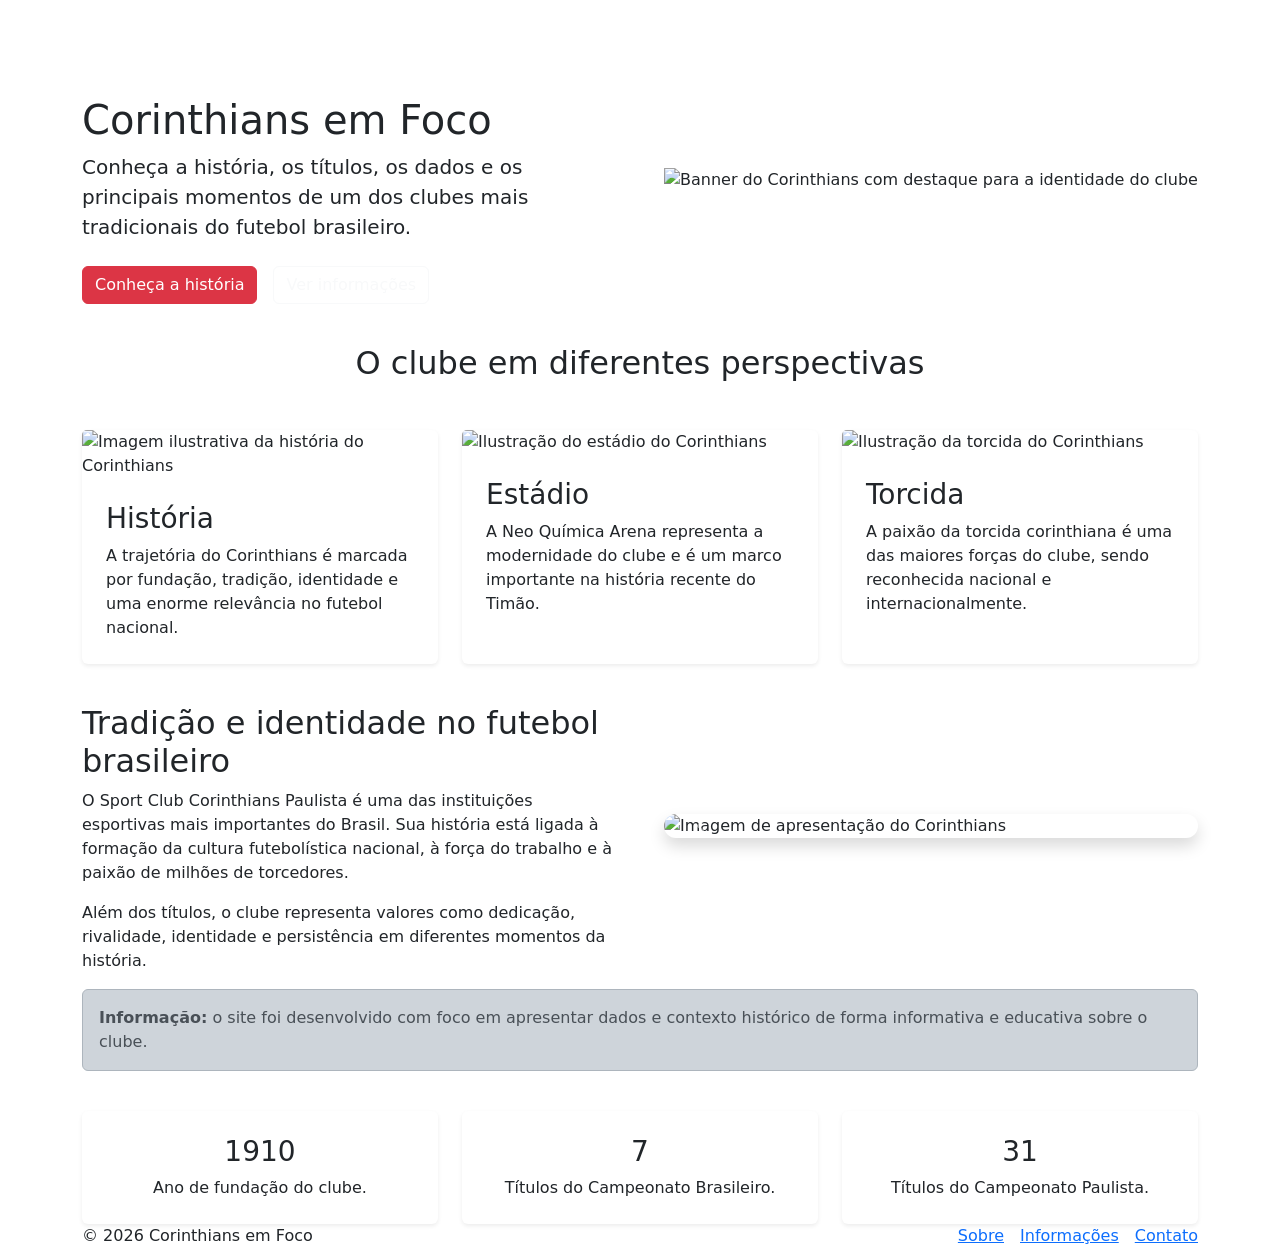
==== index.html @ 7922f155 "mudancas radicais" ====
<!DOCTYPE html>
<html lang="pt-BR">
<head>
  <meta charset="UTF-8">
  <meta name="viewport" content="width=device-width, initial-scale=1.0">
  <meta name="description" content="Site informativo sobre o Sport Club Corinthians Paulista, com história, títulos e dados do clube.">
  <title>Corinthians em Foco</title>
  <link rel="preconnect" href="https://fonts.googleapis.com">
  <link rel="preconnect" href="https://fonts.gstatic.com" crossorigin>
  <link href="https://fonts.googleapis.com/css2?family=Roboto:wght@400;500;700;900&display=swap" rel="stylesheet">
  <link href="https://cdn.jsdelivr.net/npm/bootstrap@5.3.3/dist/css/bootstrap.min.css" rel="stylesheet">
  <link rel="stylesheet" href="css/style.css">
</head>
<body>
  <header>
    <nav class="navbar navbar-expand-lg navbar-dark">
      <div class="container">
        <a class="navbar-brand" href="index.html">
          <span class="brand-mark">C</span> CORINTHIANS EM FOCO
        </a>
        <button class="navbar-toggler" type="button" data-bs-toggle="collapse" data-bs-target="#navbarCorinthians">
          <span class="navbar-toggler-icon"></span>
        </button>
        <div class="collapse navbar-collapse" id="navbarCorinthians">
          <ul class="navbar-nav ms-auto mb-2 mb-lg-0 gap-lg-3">
            <li class="nav-item"><a class="nav-link active" href="index.html">Início</a></li>
            <li class="nav-item"><a class="nav-link" href="sobre.html">Sobre o Corinthians</a></li>
            <li class="nav-item"><a class="nav-link" href="informacoes.html">Informações</a></li>
            <li class="nav-item"><a class="nav-link" href="titulos.html">Títulos</a></li>
            <li class="nav-item"><a class="nav-link" href="contato.html">Contato</a></li>
          </ul>
        </div>
      </div>
    </nav>
  </header>

  <main>
    <section class="hero-section">
      <div class="container">
        <div class="row align-items-center g-5">
          <div class="col-lg-6">
            <span class="badge badge-custom">Clube brasileiro</span>
            <h1 class="mt-3">Corinthians em Foco</h1>
            <p class="lead">Conheça a história, os títulos, os dados e os principais momentos de um dos clubes mais tradicionais do futebol brasileiro.</p>
            <div class="d-flex flex-wrap gap-3 mt-4">
              <a href="sobre.html" class="btn btn-danger btn-custom">Conheça a história</a>
              <a href="informacoes.html" class="btn btn-outline-light btn-custom">Ver informações</a>
            </div>
          </div>
          <div class="col-lg-6">
            <img src="imagens/banner-corinthians.png" class="img-fluid hero-image" alt="Banner do Corinthians com destaque para a identidade do clube">
          </div>
        </div>
      </div>
    </section>

    <section class="section">
      <div class="container">
        <div class="text-center mb-5">
          <span class="badge badge-custom-dark">Destaques</span>
          <h2 class="section-title mt-3">O clube em diferentes perspectivas</h2>
        </div>

        <div class="row g-4">
          <div class="col-md-4">
            <article class="card h-100 shadow-sm border-0">
              <img src="imagens/historia-corinthians.jpg" class="card-img-top" alt="Imagem ilustrativa da história do Corinthians">
              <div class="card-body p-4">
                <h3 class="card-title">História</h3>
                <p class="card-text">A trajetória do Corinthians é marcada por fundação, tradição, identidade e uma enorme relevância no futebol nacional.</p>
              </div>
            </article>
          </div>
          <div class="col-md-4">
            <article class="card h-100 shadow-sm border-0">
              <img src="imagens/estadio-corinthians.jpg" class="card-img-top" alt="Ilustração do estádio do Corinthians">
              <div class="card-body p-4">
                <h3 class="card-title">Estádio</h3>
                <p class="card-text">A Neo Química Arena representa a modernidade do clube e é um marco importante na história recente do Timão.</p>
              </div>
            </article>
          </div>
          <div class="col-md-4">
            <article class="card h-100 shadow-sm border-0">
              <img src="imagens/torcida-corinthians.jpg" class="card-img-top" alt="Ilustração da torcida do Corinthians">
              <div class="card-body p-4">
                <h3 class="card-title">Torcida</h3>
                <p class="card-text">A paixão da torcida corinthiana é uma das maiores forças do clube, sendo reconhecida nacional e internacionalmente.</p>
              </div>
            </article>
          </div>
        </div>
      </div>
    </section>

    <section class="section section-light">
      <div class="container">
        <div class="row g-5 align-items-center">
          <div class="col-lg-6">
            <span class="badge badge-custom-dark">A importância do clube</span>
            <h2 class="section-title mt-3">Tradição e identidade no futebol brasileiro</h2>
            <p>O Sport Club Corinthians Paulista é uma das instituições esportivas mais importantes do Brasil. Sua história está ligada à formação da cultura futebolística nacional, à força do trabalho e à paixão de milhões de torcedores.</p>
            <p>Além dos títulos, o clube representa valores como dedicação, rivalidade, identidade e persistência em diferentes momentos da história.</p>
          </div>
          <div class="col-lg-6">
            <div id="carouselCorinthians" class="carousel slide carousel-fade rounded-4 overflow-hidden shadow" data-bs-ride="carousel">
              <div class="carousel-inner">
                <div class="carousel-item active">
                  <!-- Coloque sua imagem na pasta: imagens/carrossel-1.jpg -->
                  <img src="imagens/socrates.webp" class="d-block w-100" alt="Imagem de apresentação do Corinthians">
                </div>
                <div class="carousel-item">
                  <!-- Coloque sua imagem na pasta: imagens/carrossel-2.jpg -->
                  <img src="imagens/cassioooo.jpg" class="d-block w-100" alt="Estádio Neo Química Arena">
                </div>
                <div class="carousel-item">
                  <!-- Coloque sua imagem na pasta: imagens/carrossel-3.jpg -->
                  <img src="imagens/capetinha.jpg" class="d-block w-100" alt="Torcida do Corinthians em celebração">
                </div>
              </div>
              <button class="carousel-control-prev" type="button" data-bs-target="#carouselCorinthians" data-bs-slide="prev">
                <span class="carousel-control-prev-icon" aria-hidden="true"></span>
                <span class="visually-hidden">Anterior</span>
              </button>
              <button class="carousel-control-next" type="button" data-bs-target="#carouselCorinthians" data-bs-slide="next">
                <span class="carousel-control-next-icon" aria-hidden="true"></span>
                <span class="visually-hidden">Próximo</span>
              </button>
            </div>
          </div>
        </div>
      </div>
    </section>

    <section class="section">
      <div class="container">
        <div class="alert alert-dark" role="alert">
          <strong>Informação:</strong> o site foi desenvolvido com foco em apresentar dados e contexto histórico de forma informativa e educativa sobre o clube.
        </div>

        <div class="row g-4 align-items-stretch mt-3">
          <div class="col-md-4">
            <div class="card h-100 shadow-sm border-0">
              <div class="card-body p-4 text-center">
                <h3 class="card-title">1910</h3>
                <p class="card-text">Ano de fundação do clube.</p>
              </div>
            </div>
          </div>
          <div class="col-md-4">
            <div class="card h-100 shadow-sm border-0">
              <div class="card-body p-4 text-center">
                <h3 class="card-title">7</h3>
                <p class="card-text">Títulos do Campeonato Brasileiro.</p>
              </div>
            </div>
          </div>
          <div class="col-md-4">
            <div class="card h-100 shadow-sm border-0">
              <div class="card-body p-4 text-center">
                <h3 class="card-title">31</h3>
                <p class="card-text">Títulos do Campeonato Paulista.</p>
              </div>
            </div>
          </div>
        </div>
      </div>
    </section>
  </main>

  <footer class="footer">
    <div class="container d-flex flex-column flex-md-row justify-content-between align-items-center gap-3">
      <p class="mb-0">© 2026 Corinthians em Foco</p>
      <div class="d-flex gap-3">
        <a href="sobre.html">Sobre</a>
        <a href="informacoes.html">Informações</a>
        <a href="contato.html">Contato</a>
      </div>
    </div>
  </footer>

  <script src="https://cdn.jsdelivr.net/npm/bootstrap@5.3.3/dist/js/bootstrap.bundle.min.js"></script>
</body>
</html>
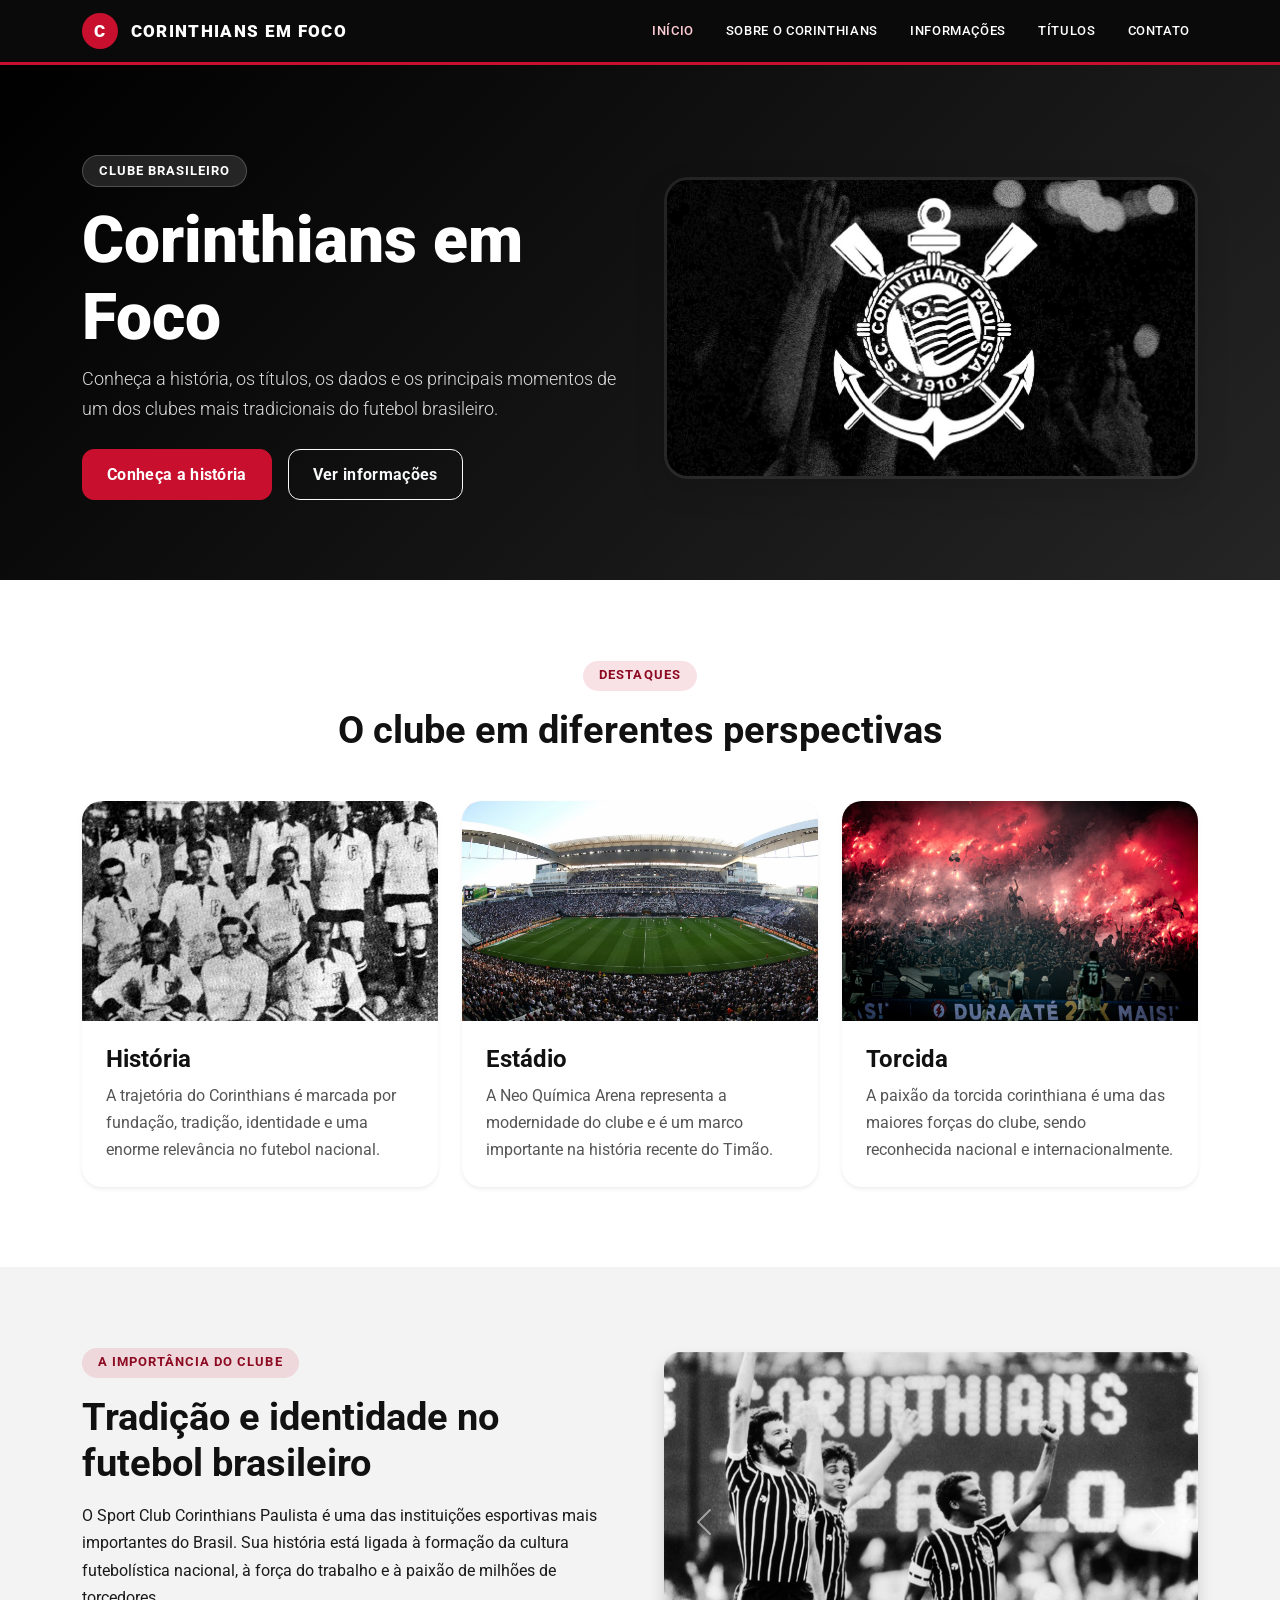
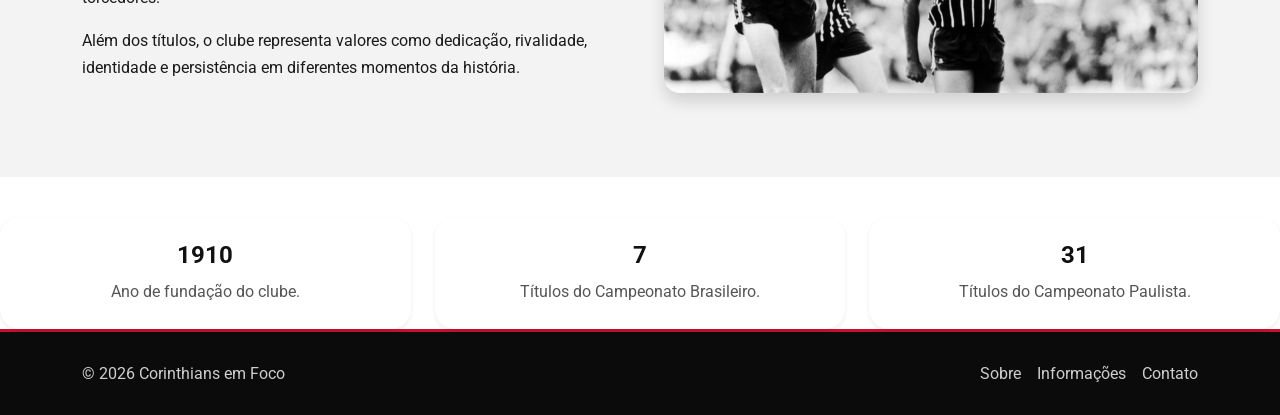
==== commit acde84a3: "videos" ====
--- a/index.html
+++ b/index.html
@@ -131,14 +131,7 @@
         </div>
       </div>
     </section>
-
-    <section class="section">
-      <div class="container">
-        <div class="alert alert-dark" role="alert">
-          <strong>Informação:</strong> o site foi desenvolvido com foco em apresentar dados e contexto histórico de forma informativa e educativa sobre o clube.
-        </div>
-
-        <div class="row g-4 align-items-stretch mt-3">
+    <div class="row g-4 align-items-stretch mt-3">
           <div class="col-md-4">
             <div class="card h-100 shadow-sm border-0">
               <div class="card-body p-4 text-center">
--- a/css/style.css
+++ b/css/style.css
@@ -0,0 +1,287 @@
+:root {
+  --preto: #000000;
+  --preto-suave: #111111;
+  --branco: #ffffff;
+  --cinza: #f3f3f3;
+  --cinza-escuro: #252525;
+  --vermelho: #c8102e;
+  --vermelho-escuro: #8d0b22;
+  --texto: #1a1a1a;
+  --texto-muted: #555555;
+  --sombra: 0 12px 32px rgba(0, 0, 0, 0.12);
+}
+
+* {
+  box-sizing: border-box;
+}
+
+html {
+  scroll-behavior: smooth;
+}
+
+body {
+  font-family: 'Roboto', sans-serif;
+  background: var(--branco);
+  color: var(--texto);
+  line-height: 1.7;
+}
+
+img {
+  max-width: 100%;
+  display: block;
+}
+
+a {
+  text-decoration: none;
+}
+
+h1, h2, h3, h4, h5, h6 {
+  font-weight: 700;
+  line-height: 1.2;
+}
+
+p {
+  margin-bottom: 1rem;
+}
+
+.navbar {
+  background: rgba(0, 0, 0, 0.96) !important;
+  border-bottom: 3px solid var(--vermelho);
+}
+
+.navbar-brand {
+  color: var(--branco) !important;
+  font-weight: 900;
+  letter-spacing: 0.08em;
+  font-size: 1.05rem;
+}
+
+.brand-mark {
+  display: inline-flex;
+  align-items: center;
+  justify-content: center;
+  width: 36px;
+  height: 36px;
+  border-radius: 50%;
+  background: var(--vermelho);
+  color: var(--branco);
+  margin-right: 0.45rem;
+  font-weight: 900;
+}
+
+.nav-link {
+  color: var(--branco) !important;
+  font-weight: 500;
+  text-transform: uppercase;
+  font-size: 0.8rem;
+  letter-spacing: 0.05em;
+}
+
+.nav-link:hover,
+.nav-link.active {
+  color: #ffced7 !important;
+}
+
+.hero-section {
+  background: linear-gradient(135deg, var(--preto), var(--cinza-escuro));
+  color: var(--branco);
+  padding: 90px 0 80px;
+}
+
+.hero-section h1 {
+  font-size: clamp(2.4rem, 5vw, 4.2rem);
+  font-weight: 900;
+}
+
+.hero-section .lead {
+  font-size: 1.1rem;
+  color: rgba(255, 255, 255, 0.85);
+}
+
+.hero-image {
+  border-radius: 24px;
+  box-shadow: var(--sombra);
+  border: 3px solid rgba(255, 255, 255, 0.08);
+}
+
+.section {
+  padding: 80px 0;
+}
+
+.section-light {
+  background: var(--cinza);
+}
+
+.section-title {
+  font-size: clamp(2rem, 3vw, 2.8rem);
+  color: var(--preto-suave);
+  margin-bottom: 1rem;
+}
+
+.card {
+  border-radius: 20px;
+  overflow: hidden;
+  transition: transform 0.2s ease, box-shadow 0.2s ease;
+}
+
+.card:hover {
+  transform: translateY(-5px);
+  box-shadow: var(--sombra) !important;
+}
+
+.card-img-top {
+  height: 220px;
+  object-fit: cover;
+}
+
+.card-title {
+  font-size: 1.5rem;
+  color: var(--preto-suave);
+}
+
+.card-text {
+  color: var(--texto-muted);
+}
+
+.badge-custom,
+.badge-custom-dark {
+  display: inline-block;
+  padding: 0.55rem 1rem;
+  border-radius: 999px;
+  font-size: 0.8rem;
+  letter-spacing: 0.08em;
+  text-transform: uppercase;
+  font-weight: 700;
+}
+
+.badge-custom {
+  background: rgba(255, 255, 255, 0.12);
+  color: var(--branco);
+  border: 1px solid rgba(255, 255, 255, 0.2);
+}
+
+.badge-custom-dark {
+  background: rgba(200, 16, 46, 0.12);
+  color: var(--vermelho-escuro);
+}
+
+.btn-custom {
+  border-radius: 12px;
+  padding: 0.8rem 1.5rem;
+  font-weight: 700;
+  letter-spacing: 0.02em;
+  transition: all 0.2s ease;
+}
+
+.btn-danger {
+  background: var(--vermelho);
+  border-color: var(--vermelho);
+}
+
+.btn-danger:hover {
+  background: var(--vermelho-escuro);
+  border-color: var(--vermelho-escuro);
+}
+
+.btn-outline-light:hover {
+  background: var(--branco);
+  color: var(--preto);
+}
+
+.btn-outline-dark {
+  border-width: 2px;
+}
+
+.page-banner {
+  background: linear-gradient(135deg, var(--preto), #1f1f1f);
+  color: var(--branco);
+  padding: 90px 0 70px;
+  border-bottom: 3px solid var(--vermelho);
+}
+
+.page-banner--compact {
+  padding-top: 80px;
+  padding-bottom: 60px;
+}
+
+.page-banner h1 {
+  font-size: clamp(2.1rem, 4vw, 3.5rem);
+  font-weight: 900;
+}
+
+.page-banner p {
+  color: rgba(255,255,255,0.78);
+}
+
+.alert {
+  border-radius: 16px;
+  border: 1px solid rgba(0,0,0,0.08);
+  font-weight: 500;
+}
+
+.alert-dark {
+  background: #111111;
+  color: var(--branco);
+}
+
+.form-control,
+.form-select {
+  border-radius: 12px;
+  border: 1px solid #d8d8d8;
+  padding: 0.8rem 1rem;
+}
+
+.form-control:focus,
+.form-select:focus {
+  border-color: var(--vermelho);
+  box-shadow: 0 0 0 0.2rem rgba(200, 16, 46, 0.15);
+}
+
+.table {
+  border-radius: 18px;
+  overflow: hidden;
+}
+
+.table-dark {
+  background: var(--preto);
+}
+
+.footer {
+  background: #0b0b0b;
+  color: rgba(255,255,255,0.8);
+  padding: 28px 0;
+  border-top: 3px solid var(--vermelho);
+}
+
+.footer a {
+  color: rgba(255,255,255,0.8);
+}
+
+.footer a:hover {
+  color: var(--branco);
+}
+
+.card-icon {
+  font-size: 2rem;
+  margin-bottom: 0.8rem;
+}
+
+@media (max-width: 991px) {
+  .navbar-brand {
+    font-size: 0.9rem;
+  }
+
+  .hero-section {
+    padding-top: 60px;
+  }
+}
+
+@media (max-width: 576px) {
+  .btn-custom {
+    width: 100%;
+  }
+
+  .navbar-nav {
+    padding-top: 1rem;
+  }
+}
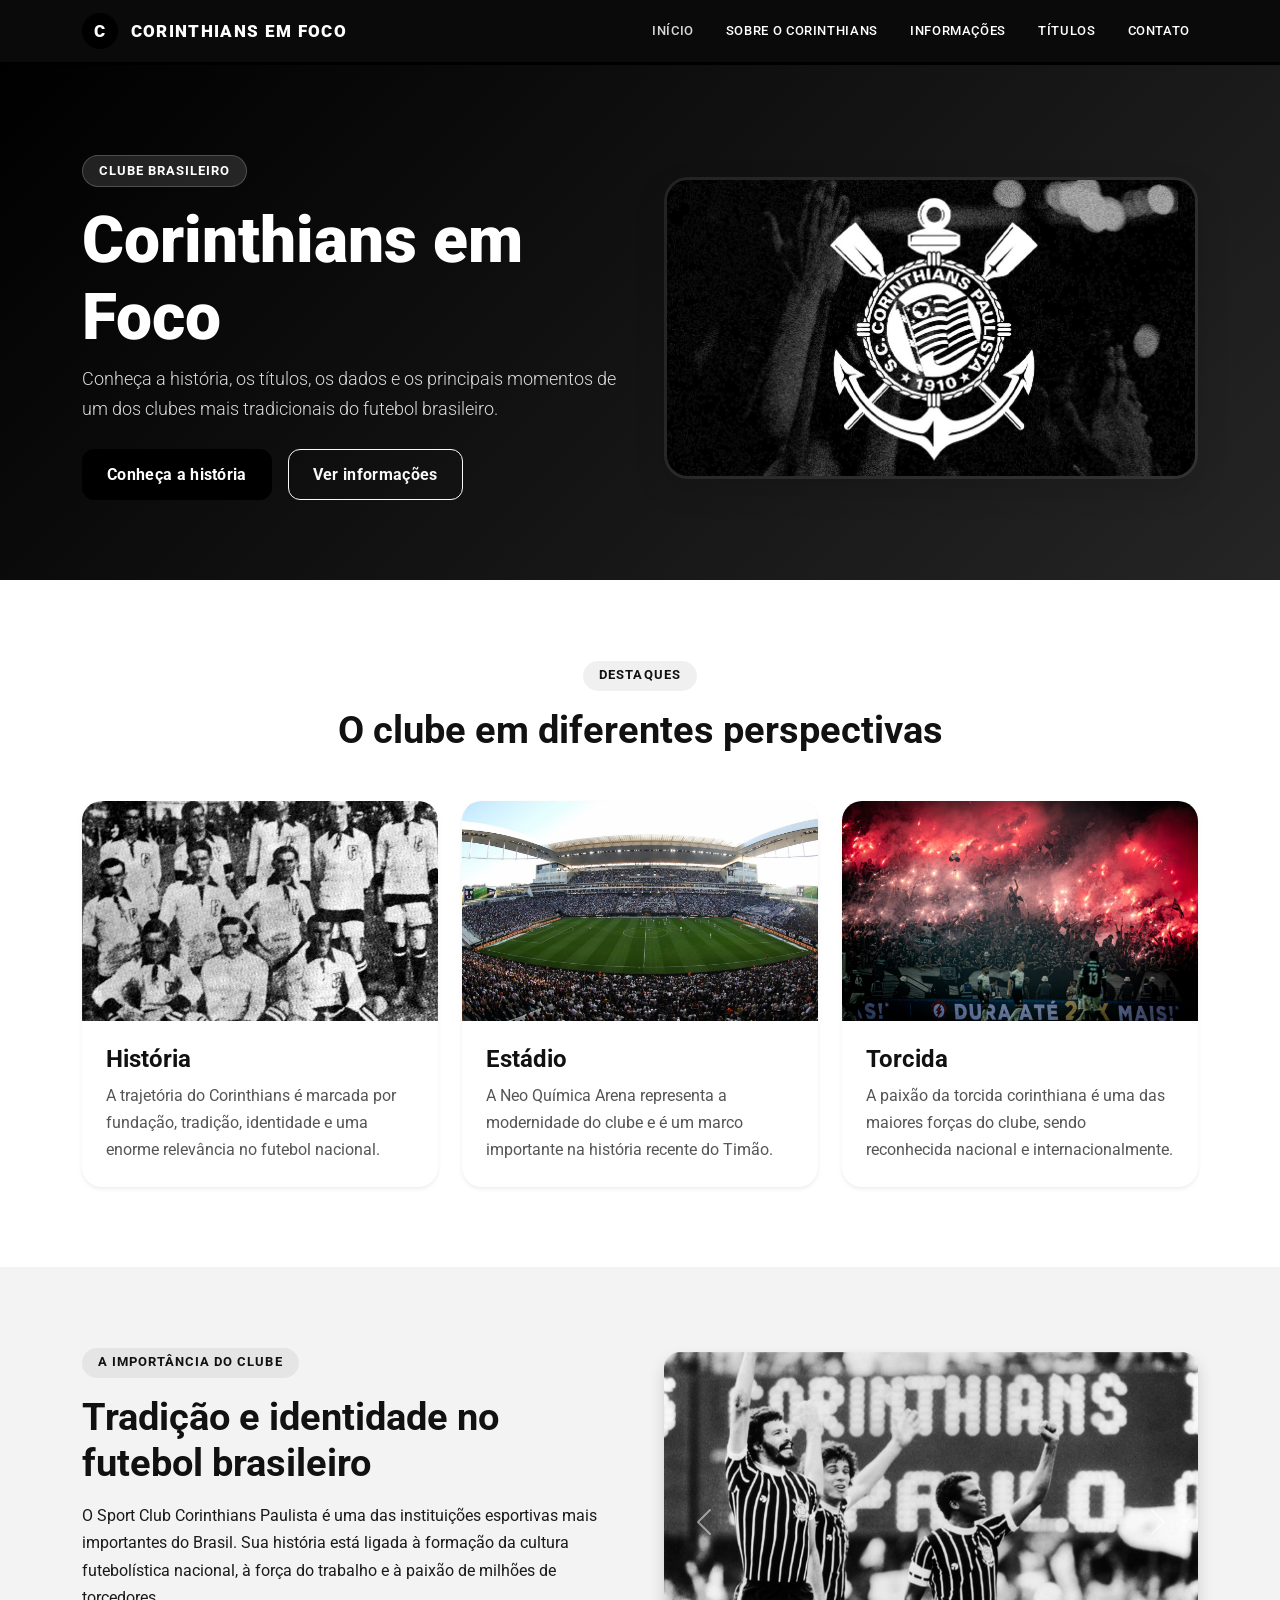
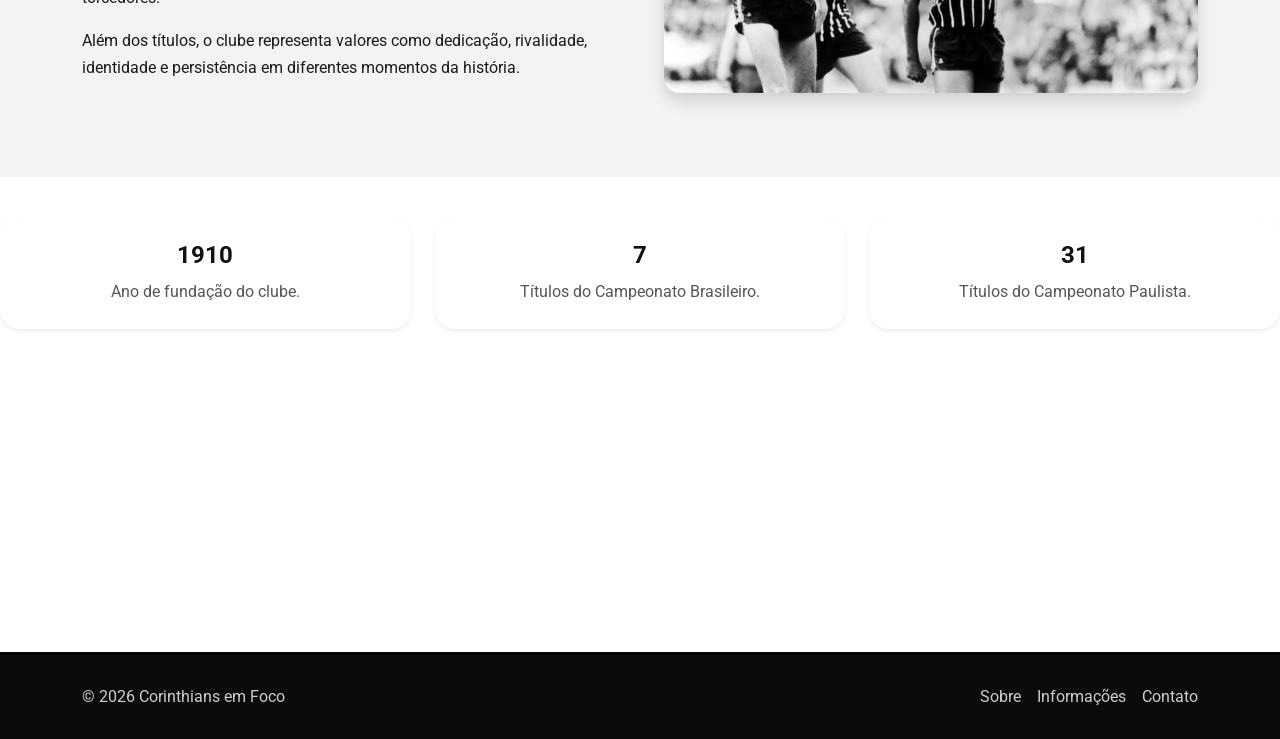
==== commit 2474fab7: "videos" ====
--- a/index.html
+++ b/index.html
@@ -161,6 +161,7 @@
     </section>
   </main>
 
+  <iframe width="560" height="315" src="https://www.youtube.com/embed/-6I6J_FIT9w?si=qmjT64xJhcVySgte" title="YouTube video player" frameborder="0" allow="accelerometer; autoplay; clipboard-write; encrypted-media; gyroscope; picture-in-picture; web-share" referrerpolicy="strict-origin-when-cross-origin" allowfullscreen></iframe>
   <footer class="footer">
     <div class="container d-flex flex-column flex-md-row justify-content-between align-items-center gap-3">
       <p class="mb-0">© 2026 Corinthians em Foco</p>
--- a/css/style.css
+++ b/css/style.css
@@ -4,8 +4,8 @@
   --branco: #ffffff;
   --cinza: #f3f3f3;
   --cinza-escuro: #252525;
-  --vermelho: #c8102e;
-  --vermelho-escuro: #8d0b22;
+  --vermelho: #111111;
+  --vermelho-escuro: #333333;
   --texto: #1a1a1a;
   --texto-muted: #555555;
   --sombra: 0 12px 32px rgba(0, 0, 0, 0.12);
@@ -46,7 +46,7 @@
 
 .navbar {
   background: rgba(0, 0, 0, 0.96) !important;
-  border-bottom: 3px solid var(--vermelho);
+  border-bottom: 3px solid var(--preto);
 }
 
 .navbar-brand {
@@ -63,7 +63,7 @@
   width: 36px;
   height: 36px;
   border-radius: 50%;
-  background: var(--vermelho);
+  background: var(--preto);
   color: var(--branco);
   margin-right: 0.45rem;
   font-weight: 900;
@@ -79,7 +79,7 @@
 
 .nav-link:hover,
 .nav-link.active {
-  color: #ffced7 !important;
+  color: #d9d9d9 !important;
 }
 
 .hero-section {
@@ -161,8 +161,8 @@
 }
 
 .badge-custom-dark {
-  background: rgba(200, 16, 46, 0.12);
-  color: var(--vermelho-escuro);
+  background: rgba(0, 0, 0, 0.06);
+  color: var(--preto-suave);
 }
 
 .btn-custom {
@@ -174,13 +174,15 @@
 }
 
 .btn-danger {
-  background: var(--vermelho);
-  border-color: var(--vermelho);
+  background: var(--preto);
+  border-color: var(--preto);
+  color: var(--branco);
 }
 
 .btn-danger:hover {
   background: var(--vermelho-escuro);
   border-color: var(--vermelho-escuro);
+  color: var(--branco);
 }
 
 .btn-outline-light:hover {
@@ -196,7 +198,7 @@
   background: linear-gradient(135deg, var(--preto), #1f1f1f);
   color: var(--branco);
   padding: 90px 0 70px;
-  border-bottom: 3px solid var(--vermelho);
+  border-bottom: 3px solid var(--preto);
 }
 
 .page-banner--compact {
@@ -233,8 +235,8 @@
 
 .form-control:focus,
 .form-select:focus {
-  border-color: var(--vermelho);
-  box-shadow: 0 0 0 0.2rem rgba(200, 16, 46, 0.15);
+  border-color: var(--preto);
+  box-shadow: 0 0 0 0.2rem rgba(0, 0, 0, 0.12);
 }
 
 .table {
@@ -250,7 +252,7 @@
   background: #0b0b0b;
   color: rgba(255,255,255,0.8);
   padding: 28px 0;
-  border-top: 3px solid var(--vermelho);
+  border-top: 3px solid var(--preto);
 }
 
 .footer a {
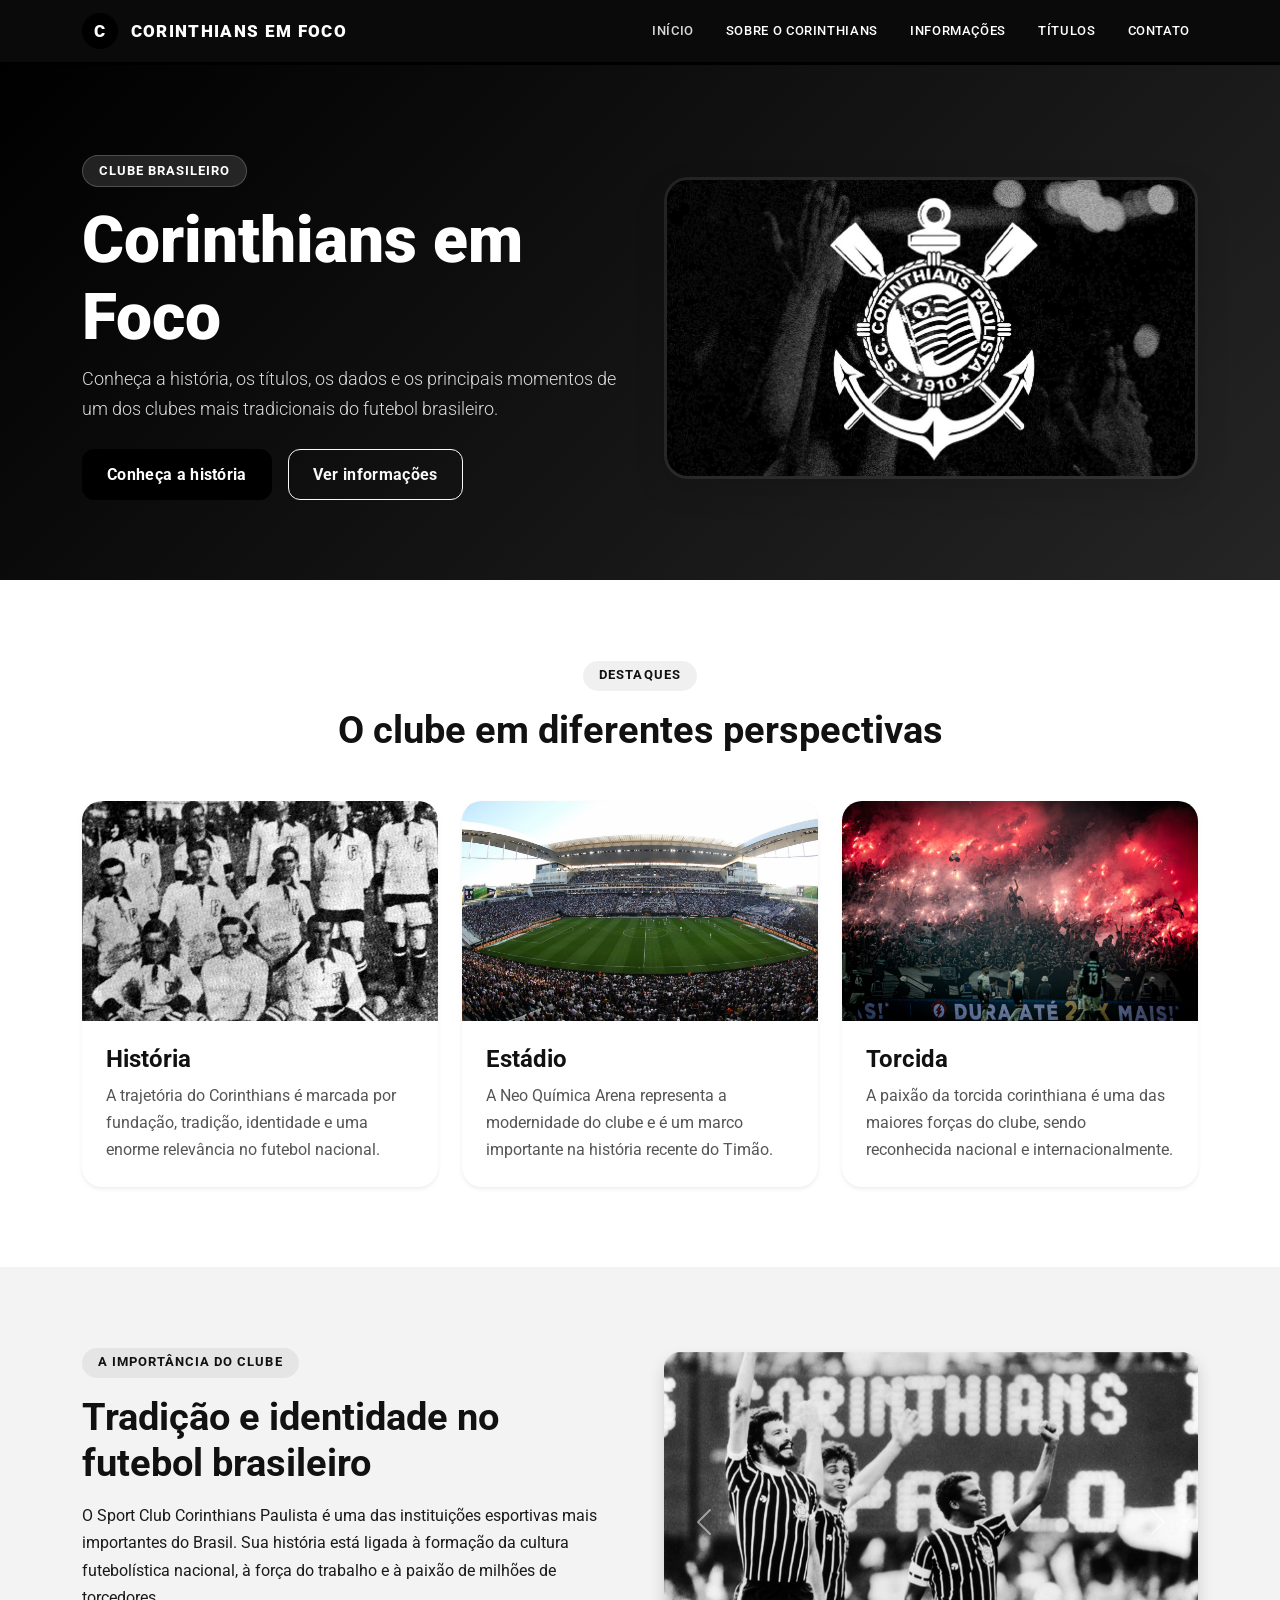
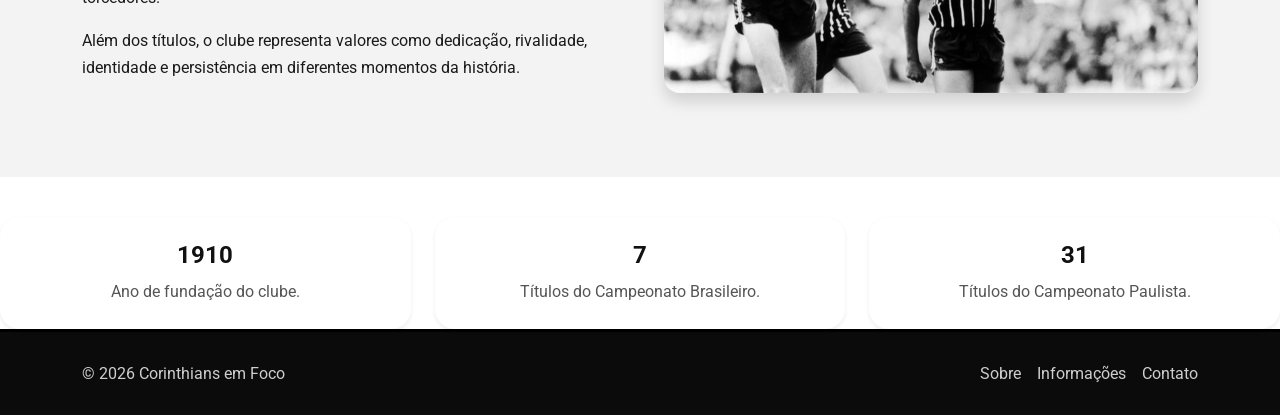
==== commit a92c8869: "asdasas" ====
--- a/index.html
+++ b/index.html
@@ -160,8 +160,6 @@
       </div>
     </section>
   </main>
-
-  <iframe width="560" height="315" src="https://www.youtube.com/embed/-6I6J_FIT9w?si=qmjT64xJhcVySgte" title="YouTube video player" frameborder="0" allow="accelerometer; autoplay; clipboard-write; encrypted-media; gyroscope; picture-in-picture; web-share" referrerpolicy="strict-origin-when-cross-origin" allowfullscreen></iframe>
   <footer class="footer">
     <div class="container d-flex flex-column flex-md-row justify-content-between align-items-center gap-3">
       <p class="mb-0">© 2026 Corinthians em Foco</p>
@@ -172,7 +170,6 @@
       </div>
     </div>
   </footer>
-
-  <script src="https://cdn.jsdelivr.net/npm/bootstrap@5.3.3/dist/js/bootstrap.bundle.min.js"></script>
+<script src="https://cdn.jsdelivr.net/npm/bootstrap@5.3.3/dist/js/bootstrap.bundle.min.js"></script>
 </body>
 </html>
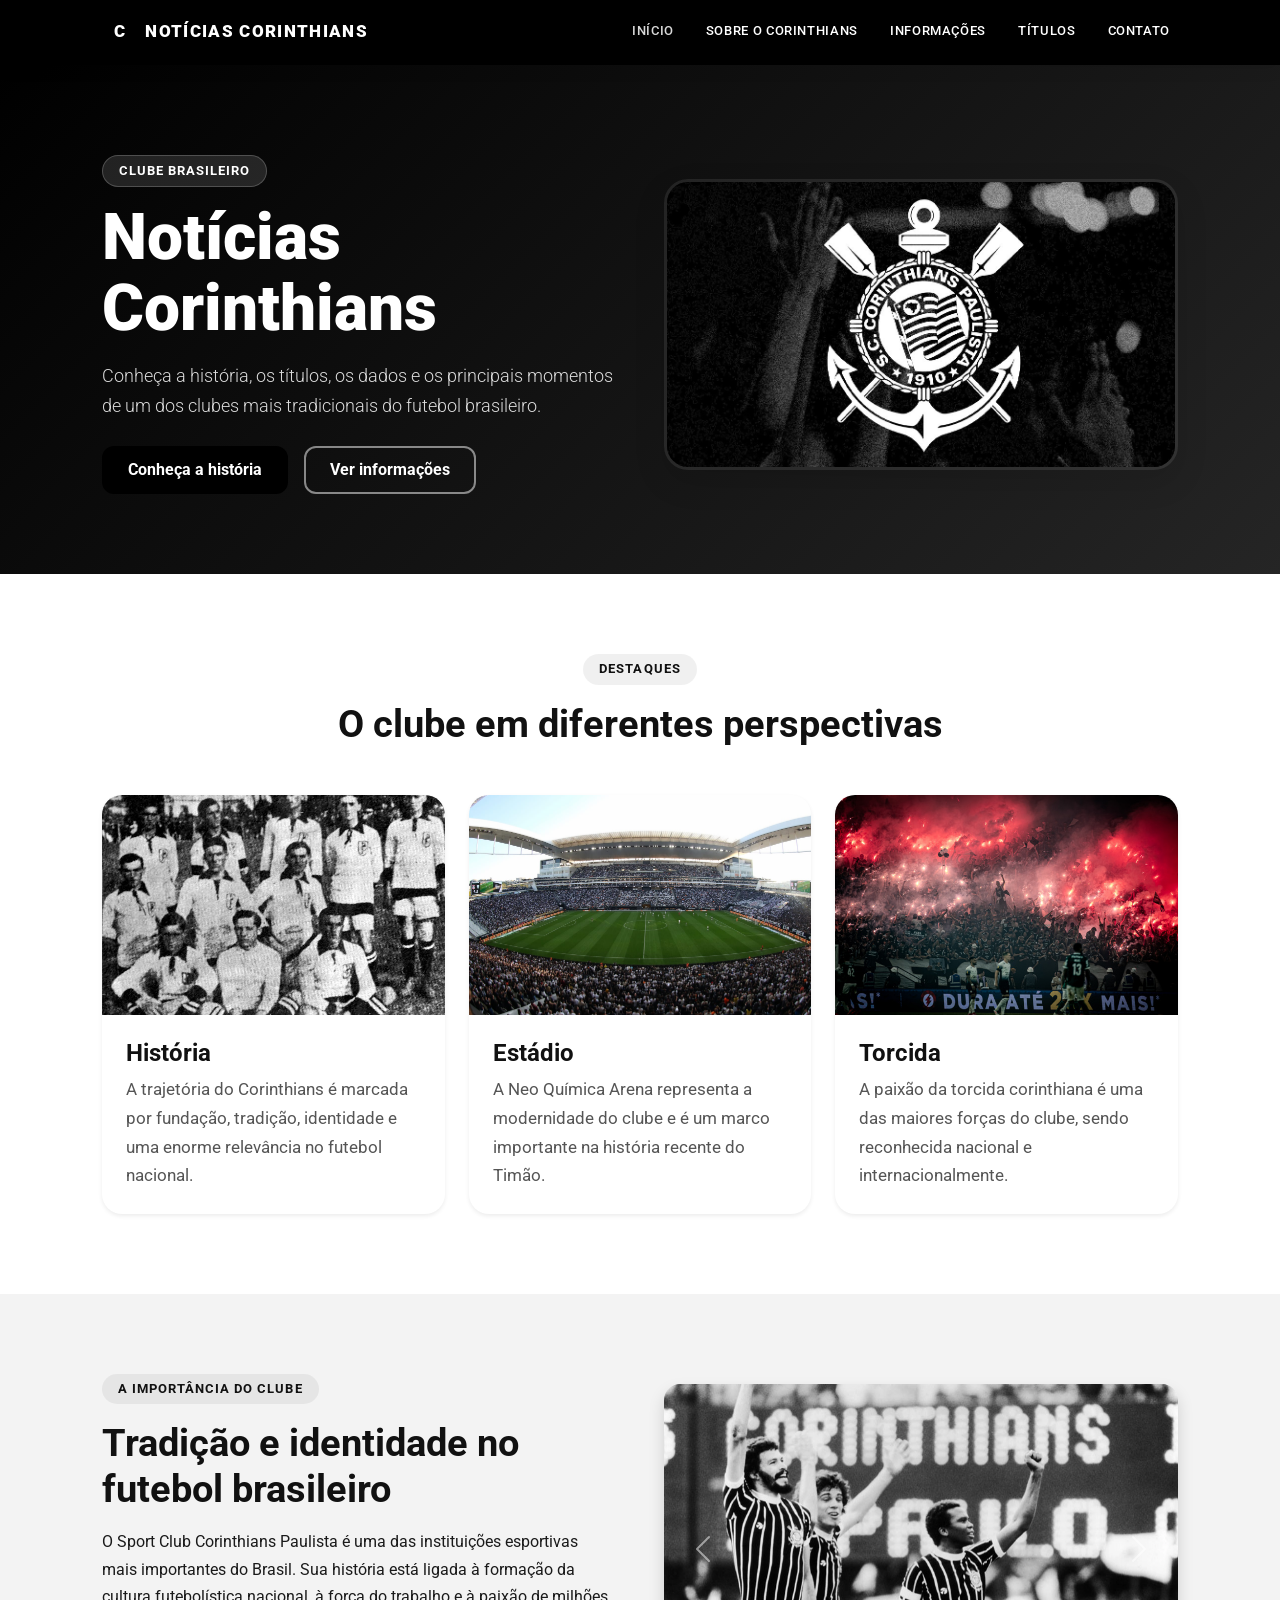
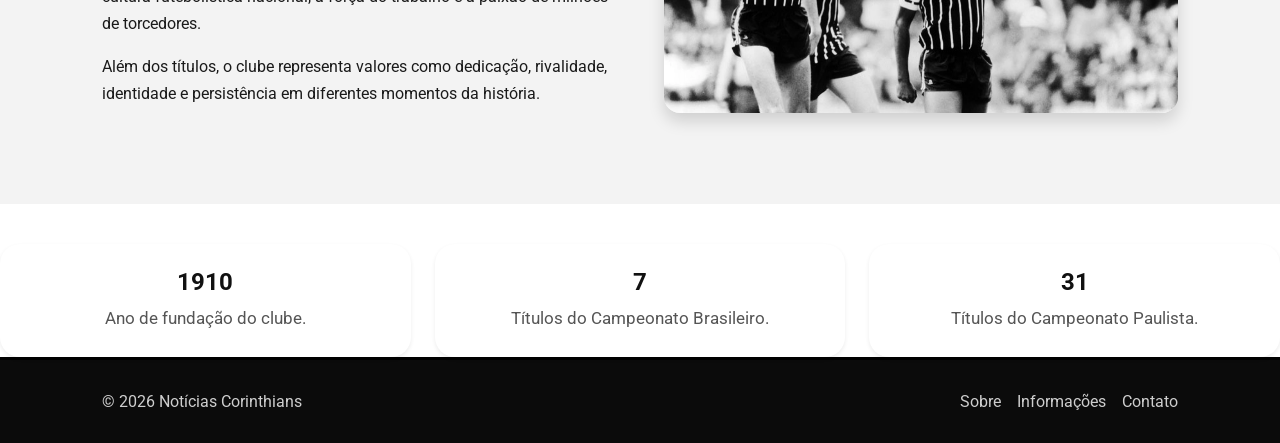
==== commit 693f9ec1: "fim" ====
--- a/index.html
+++ b/index.html
@@ -4,7 +4,7 @@
   <meta charset="UTF-8">
   <meta name="viewport" content="width=device-width, initial-scale=1.0">
   <meta name="description" content="Site informativo sobre o Sport Club Corinthians Paulista, com história, títulos e dados do clube.">
-  <title>Corinthians em Foco</title>
+  <title>Notícias Corinthians</title>
   <link rel="preconnect" href="https://fonts.googleapis.com">
   <link rel="preconnect" href="https://fonts.gstatic.com" crossorigin>
   <link href="https://fonts.googleapis.com/css2?family=Roboto:wght@400;500;700;900&display=swap" rel="stylesheet">
@@ -16,7 +16,7 @@
     <nav class="navbar navbar-expand-lg navbar-dark">
       <div class="container">
         <a class="navbar-brand" href="index.html">
-          <span class="brand-mark">C</span> CORINTHIANS EM FOCO
+          <span class="brand-mark">C</span> NOTÍCIAS CORINTHIANS
         </a>
         <button class="navbar-toggler" type="button" data-bs-toggle="collapse" data-bs-target="#navbarCorinthians">
           <span class="navbar-toggler-icon"></span>
@@ -40,7 +40,7 @@
         <div class="row align-items-center g-5">
           <div class="col-lg-6">
             <span class="badge badge-custom">Clube brasileiro</span>
-            <h1 class="mt-3">Corinthians em Foco</h1>
+            <h1 class="mt-3">Notícias Corinthians</h1>
             <p class="lead">Conheça a história, os títulos, os dados e os principais momentos de um dos clubes mais tradicionais do futebol brasileiro.</p>
             <div class="d-flex flex-wrap gap-3 mt-4">
               <a href="sobre.html" class="btn btn-danger btn-custom">Conheça a história</a>
@@ -162,7 +162,7 @@
   </main>
   <footer class="footer">
     <div class="container d-flex flex-column flex-md-row justify-content-between align-items-center gap-3">
-      <p class="mb-0">© 2026 Corinthians em Foco</p>
+      <p class="mb-0">© 2026 Notícias Corinthians</p>
       <div class="d-flex gap-3">
         <a href="sobre.html">Sobre</a>
         <a href="informacoes.html">Informações</a>
--- a/css/style.css
+++ b/css/style.css
@@ -1,17 +1,32 @@
 :root {
   --preto: #000000;
   --preto-suave: #111111;
-  --branco: #ffffff;
   --cinza: #f3f3f3;
   --cinza-escuro: #252525;
+  --branco: #ffffff;
   --vermelho: #111111;
   --vermelho-escuro: #333333;
   --texto: #1a1a1a;
   --texto-muted: #555555;
   --sombra: 0 12px 32px rgba(0, 0, 0, 0.12);
+  --green-900: #000000;
+  --green-700: #111111;
+  --green-500: #111111;
+  --green-200: #f3f3f3;
+  --gray-900: #ffffff;
+  --gray-700: #ffffff;
+  --gray-200: #edf2f2;
+  --white: #ffffff;
+  --light-color: #f3f3f3;
+  --dark-color: #111111;
+  --primary-color: #111111;
+  --border-radius: 20px;
+  --transition: all 0.2s ease;
 }
 
 * {
+  margin: 0;
+  padding: 0;
   box-sizing: border-box;
 }
 
@@ -33,6 +48,7 @@
 
 a {
   text-decoration: none;
+  color: inherit;
 }
 
 h1, h2, h3, h4, h5, h6 {
@@ -42,6 +58,19 @@
 
 p {
   margin-bottom: 1rem;
+}
+
+.container {
+  width: min(1100px, calc(100% - 40px));
+  margin: 0 auto;
+}
+
+header {
+  background: rgba(0, 0, 0, 0.96);
+  position: sticky;
+  top: 0;
+  z-index: 10;
+  box-shadow: 0 4px 15px rgba(0, 0, 0, 0.08);
 }
 
 .navbar {
@@ -54,9 +83,12 @@
   font-weight: 900;
   letter-spacing: 0.08em;
   font-size: 1.05rem;
-}
-
-.brand-mark {
+  display: flex;
+  align-items: center;
+}
+
+.brand-mark,
+.logo-badge {
   display: inline-flex;
   align-items: center;
   justify-content: center;
@@ -82,15 +114,35 @@
   color: #d9d9d9 !important;
 }
 
-.hero-section {
+.hero-section,
+.hero {
   background: linear-gradient(135deg, var(--preto), var(--cinza-escuro));
   color: var(--branco);
   padding: 90px 0 80px;
 }
 
-.hero-section h1 {
+.hero-section h1,
+.hero h1,
+.section-header h2,
+.page-banner h1,
+.hero-text h1 {
   font-size: clamp(2.4rem, 5vw, 4.2rem);
   font-weight: 900;
+  line-height: 1.1;
+  margin-bottom: 18px;
+}
+
+.hero-section .lead,
+.hero p,
+.hero-text p,
+.page-banner p,
+.media-copy p,
+.info-card p,
+.card p,
+.text-block p,
+.contact-list p {
+  color: rgba(255, 255, 255, 0.9);
+  font-size: 1.05rem;
 }
 
 .hero-section .lead {
@@ -98,53 +150,80 @@
   color: rgba(255, 255, 255, 0.85);
 }
 
-.hero-image {
+.hero-image,
+.hero-media img {
   border-radius: 24px;
   box-shadow: var(--sombra);
   border: 3px solid rgba(255, 255, 255, 0.08);
-}
-
-.section {
-  padding: 80px 0;
-}
-
-.section-light {
-  background: var(--cinza);
-}
-
-.section-title {
-  font-size: clamp(2rem, 3vw, 2.8rem);
-  color: var(--preto-suave);
-  margin-bottom: 1rem;
-}
-
-.card {
-  border-radius: 20px;
-  overflow: hidden;
-  transition: transform 0.2s ease, box-shadow 0.2s ease;
-}
-
-.card:hover {
-  transform: translateY(-5px);
-  box-shadow: var(--sombra) !important;
-}
-
-.card-img-top {
-  height: 220px;
+  width: 100%;
   object-fit: cover;
 }
 
-.card-title {
-  font-size: 1.5rem;
-  color: var(--preto-suave);
-}
-
-.card-text {
-  color: var(--texto-muted);
+.hero-content,
+.hero-text,
+.hero-media {
+  display: grid;
+  gap: 24px;
+}
+
+.hero-actions {
+  display: flex;
+  gap: 16px;
+  flex-wrap: wrap;
+  margin: 28px 0;
+}
+
+.btn,
+.btn-custom {
+  display: inline-flex;
+  align-items: center;
+  justify-content: center;
+  min-height: 48px;
+  padding: 0 24px;
+  border-radius: 12px;
+  font-weight: 700;
+  border: 2px solid transparent;
+  transition: all 0.2s ease;
+}
+
+.btn:hover,
+.btn-custom:hover {
+  transform: translateY(-2px);
+}
+
+.btn-primary,
+.btn-danger {
+  background: var(--preto);
+  border-color: var(--preto);
+  color: var(--branco);
+}
+
+.btn-secondary,
+.btn-outline-light {
+  border-color: rgba(255, 255, 255, 0.5);
+  background: transparent;
+  color: var(--branco);
+}
+
+.btn-danger:hover {
+  background: var(--vermelho-escuro);
+  border-color: var(--vermelho-escuro);
+  color: var(--branco);
+}
+
+.btn-outline-light:hover {
+  background: var(--branco);
+  color: var(--preto);
+}
+
+.btn-outline-dark {
+  border-width: 2px;
 }
 
 .badge-custom,
-.badge-custom-dark {
+.badge-custom-dark,
+.tag,
+.eyebrow {
   display: inline-block;
   padding: 0.55rem 1rem;
   border-radius: 999px;
@@ -154,7 +233,9 @@
   font-weight: 700;
 }
 
-.badge-custom {
+.badge-custom,
+.tag,
+.eyebrow {
   background: rgba(255, 255, 255, 0.12);
   color: var(--branco);
   border: 1px solid rgba(255, 255, 255, 0.2);
@@ -165,33 +246,55 @@
   color: var(--preto-suave);
 }
 
-.btn-custom {
-  border-radius: 12px;
-  padding: 0.8rem 1.5rem;
-  font-weight: 700;
-  letter-spacing: 0.02em;
-  transition: all 0.2s ease;
-}
-
-.btn-danger {
-  background: var(--preto);
-  border-color: var(--preto);
-  color: var(--branco);
-}
-
-.btn-danger:hover {
-  background: var(--vermelho-escuro);
-  border-color: var(--vermelho-escuro);
-  color: var(--branco);
-}
-
-.btn-outline-light:hover {
+.section,
+.page-section {
+  padding: 80px 0;
+}
+
+.section-light {
+  background: var(--cinza);
+}
+
+.section-title {
+  font-size: clamp(2rem, 3vw, 2.8rem);
+  color: var(--preto-suave);
+  margin-bottom: 1rem;
+}
+
+.card,
+.news-card,
+.team-card {
+  border-radius: 20px;
+  overflow: hidden;
+  transition: transform 0.2s ease, box-shadow 0.2s ease;
   background: var(--branco);
-  color: var(--preto);
-}
-
-.btn-outline-dark {
-  border-width: 2px;
+}
+
+.card:hover,
+.news-card:hover,
+.team-card:hover {
+  transform: translateY(-5px);
+  box-shadow: var(--sombra) !important;
+}
+
+.card-img-top,
+.team-card img,
+.news-card img {
+  height: 220px;
+  object-fit: cover;
+  width: 100%;
+}
+
+.card-title,
+.card h3 {
+  font-size: 1.5rem;
+  color: var(--preto-suave);
+}
+
+.card-text,
+.card p,
+.card-body p {
+  color: var(--texto-muted);
 }
 
 .page-banner {
@@ -212,12 +315,18 @@
 }
 
 .page-banner p {
-  color: rgba(255,255,255,0.78);
+  color: rgba(255, 255, 255, 0.78);
+}
+
+.text-block {
+  max-width: 850px;
+  margin: 0 auto 42px;
+  text-align: center;
 }
 
 .alert {
   border-radius: 16px;
-  border: 1px solid rgba(0,0,0,0.08);
+  border: 1px solid rgba(0, 0, 0, 0.08);
   font-weight: 500;
 }
 
@@ -227,16 +336,22 @@
 }
 
 .form-control,
-.form-select {
+.form-select,
+.contact-form input,
+.contact-form textarea {
   border-radius: 12px;
   border: 1px solid #d8d8d8;
   padding: 0.8rem 1rem;
+  width: 100%;
 }
 
 .form-control:focus,
-.form-select:focus {
+.form-select:focus,
+.contact-form input:focus,
+.contact-form textarea:focus {
   border-color: var(--preto);
   box-shadow: 0 0 0 0.2rem rgba(0, 0, 0, 0.12);
+  outline: none;
 }
 
 .table {
@@ -250,13 +365,13 @@
 
 .footer {
   background: #0b0b0b;
-  color: rgba(255,255,255,0.8);
+  color: rgba(255, 255, 255, 0.8);
   padding: 28px 0;
   border-top: 3px solid var(--preto);
 }
 
 .footer a {
-  color: rgba(255,255,255,0.8);
+  color: rgba(255, 255, 255, 0.8);
 }
 
 .footer a:hover {
@@ -268,22 +383,265 @@
   margin-bottom: 0.8rem;
 }
 
+.about,
+.energy-types,
+.benefits,
+.contact {
+  padding: 80px 20px;
+}
+
+.about {
+  background: var(--light-color);
+}
+
+.about h2,
+.energy-types h2,
+.benefits h2,
+.contact h2 {
+  text-align: center;
+  font-size: 2.5rem;
+  margin-bottom: 3rem;
+  color: var(--dark-color);
+}
+
+.about-content {
+  max-width: 800px;
+  margin: 0 auto;
+  font-size: 1.1rem;
+  line-height: 1.8;
+  text-align: justify;
+}
+
+.energy-types {
+  background: var(--branco);
+}
+
+.cards-grid {
+  display: grid;
+  grid-template-columns: repeat(auto-fit, minmax(250px, 1fr));
+  gap: 2rem;
+}
+
+.benefits {
+  background: linear-gradient(135deg, #ecf0f1, #bdc3c7);
+}
+
+.benefits-list {
+  max-width: 800px;
+  margin: 0 auto;
+  list-style: none;
+}
+
+.benefits-list li {
+  background: var(--branco);
+  padding: 1.5rem;
+  margin-bottom: 1rem;
+  border-left: 4px solid var(--primary-color);
+  border-radius: 4px;
+  box-shadow: 0 2px 8px rgba(0, 0, 0, 0.08);
+  transition: var(--transition);
+}
+
+.benefits-list li:hover {
+  transform: translateX(10px);
+}
+
+.benefits-list strong {
+  color: var(--primary-color);
+}
+
+.contact {
+  background: var(--light-color);
+}
+
+.contact-form {
+  max-width: 760px;
+  margin: 0 auto;
+  background: var(--branco);
+  padding: 30px;
+  border-radius: 18px;
+  box-shadow: var(--sombra);
+}
+
+.form-row {
+  display: grid;
+  grid-template-columns: 1fr 1fr;
+  gap: 18px;
+}
+
+.contact-form input,
+.contact-form textarea {
+  margin-bottom: 18px;
+  background: #f8fbfa;
+}
+
+.team-grid,
+.metric-grid {
+  display: grid;
+  gap: 2rem;
+}
+
+.team-grid {
+  grid-template-columns: repeat(3, minmax(0, 1fr));
+}
+
+.metric-grid {
+  grid-template-columns: repeat(4, minmax(0, 1fr));
+}
+
+.hero-stats {
+  list-style: none;
+  display: flex;
+  gap: 28px;
+  flex-wrap: wrap;
+  margin-top: 18px;
+}
+
+.hero-stats li {
+  display: flex;
+  flex-direction: column;
+}
+
+.hero-stats strong {
+  font-size: 1.6rem;
+}
+
+.hero-stats span {
+  font-size: 0.85rem;
+  opacity: 0.8;
+}
+
 @media (max-width: 991px) {
   .navbar-brand {
     font-size: 0.9rem;
   }
 
-  .hero-section {
+  .hero-section,
+  .hero {
     padding-top: 60px;
   }
+
+  .team-grid,
+  .metric-grid {
+    grid-template-columns: repeat(2, minmax(0, 1fr));
+  }
 }
 
 @media (max-width: 576px) {
-  .btn-custom {
+  .btn-custom,
+  .btn,
+  .btn-danger,
+  .btn-outline-light {
     width: 100%;
   }
 
   .navbar-nav {
     padding-top: 1rem;
   }
-}
+
+  .form-row,
+  .team-grid,
+  .metric-grid {
+    grid-template-columns: 1fr;
+  }
+}
+
+.metric {
+  text-align: center;
+}
+
+.metric strong {
+  display: block;
+  font-size: 2.2rem;
+  color: var(--green-700);
+}
+
+.news-grid {
+  grid-template-columns: repeat(3, minmax(0, 1fr));
+  display: grid;
+  gap: 2rem;
+}
+
+.news-card {
+  padding: 0;
+  overflow: hidden;
+}
+
+.news-card-content {
+  padding: 24px;
+}
+
+.news-card .news-meta {
+  display: inline-block;
+  background: var(--green-200);
+  color: var(--green-900);
+  font-size: 0.75rem;
+  padding: 7px 10px;
+  border-radius: 999px;
+  margin-bottom: 12px;
+}
+
+.contact-layout {
+  display: grid;
+  grid-template-columns: 0.9fr 1.1fr;
+  gap: 30px;
+  align-items: start;
+}
+
+.contact-info {
+  background: var(--gray-200);
+  border-radius: 18px;
+  padding: 30px;
+}
+
+.contact-list {
+  list-style: none;
+  margin-top: 22px;
+}
+
+.contact-list li {
+  margin-bottom: 18px;
+}
+
+@media (max-width: 900px) {
+  .hero-content,
+  .media-layout,
+  .contact-layout,
+  .info-grid,
+  .cards-grid,
+  .team-grid,
+  .news-grid,
+  .metric-grid {
+    grid-template-columns: 1fr;
+  }
+
+  .nav-wrapper {
+    flex-direction: column;
+    justify-content: center;
+    padding: 18px 0;
+  }
+
+  .nav-menu {
+    margin-top: 14px;
+    flex-wrap: wrap;
+    justify-content: center;
+  }
+
+  .hero {
+    padding-top: 60px;
+  }
+}
+
+@media (max-width: 560px) {
+  .form-row {
+    grid-template-columns: 1fr;
+  }
+
+  .hero-stats {
+    gap: 14px;
+  }
+
+  .btn {
+    width: 100%;
+  }
+}
